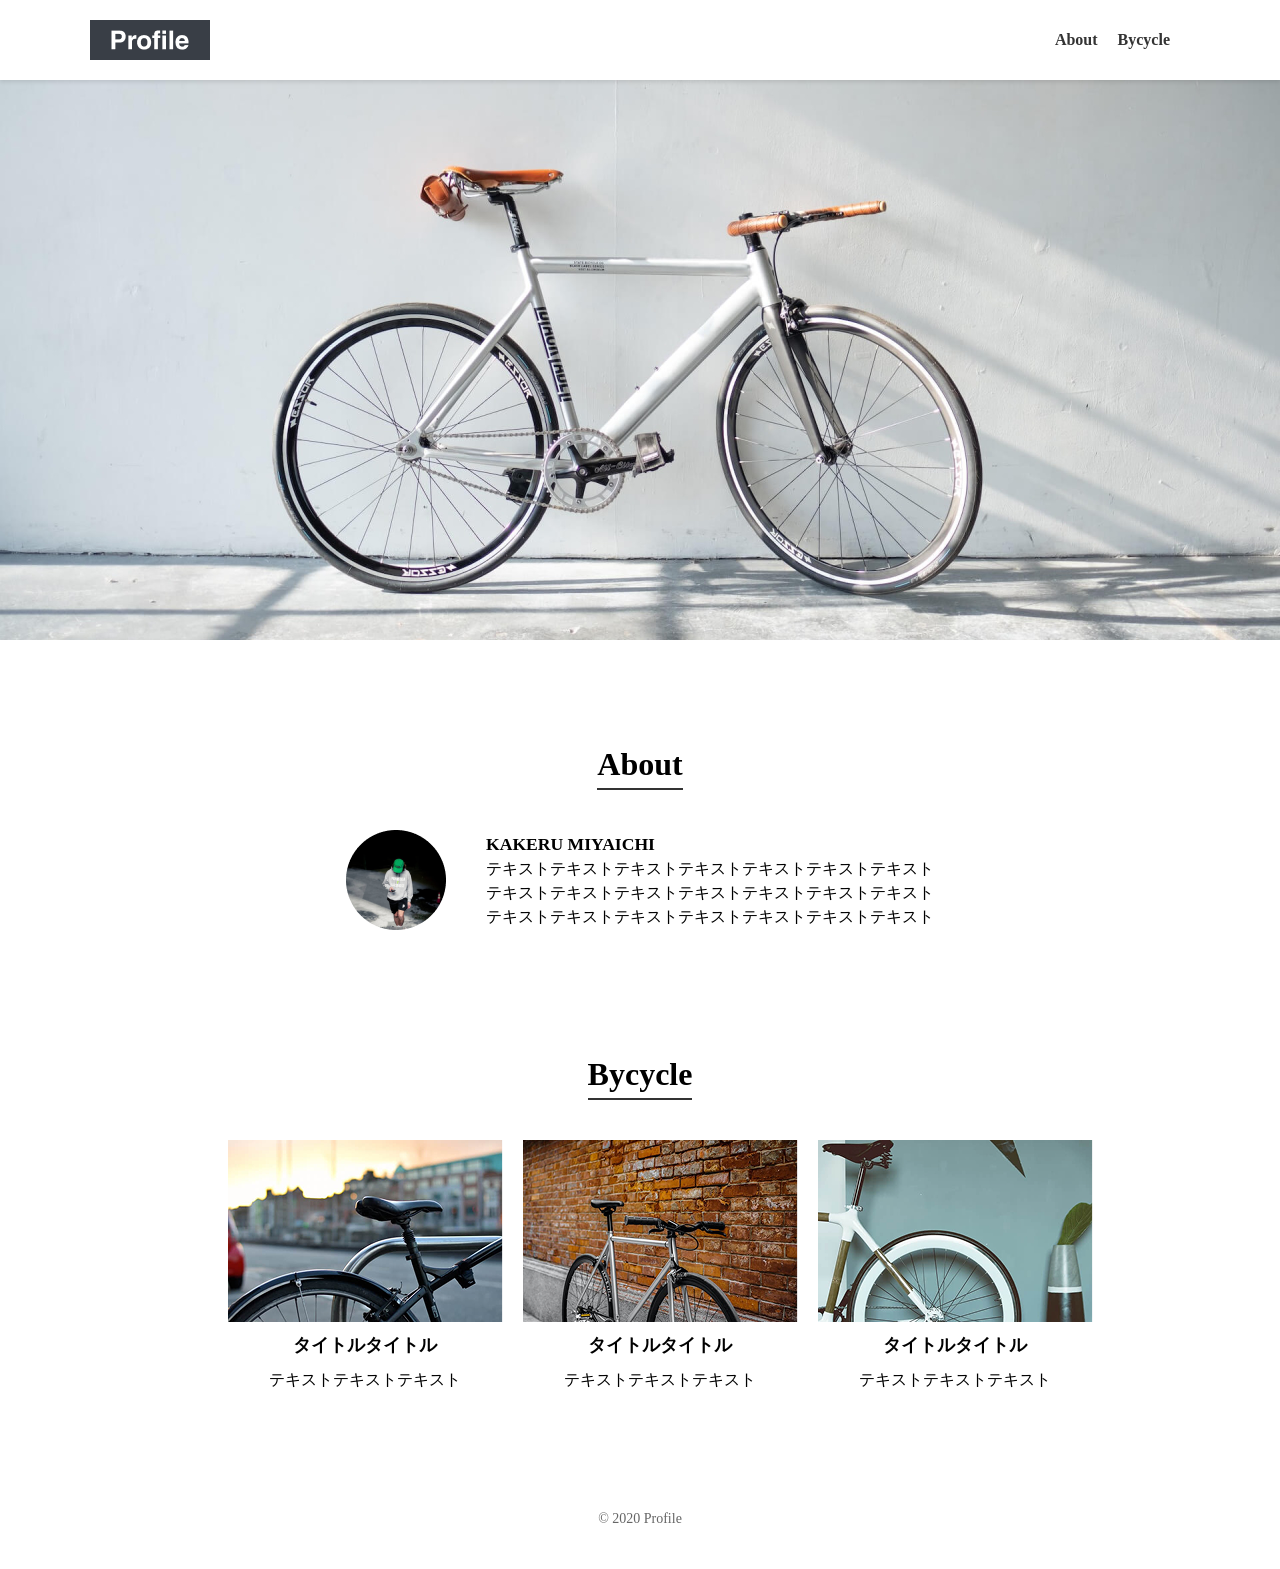
==== index.html @ 34f88bb3 "PC版完成" ====
<!doctype html>
<html lang="ja">
  <head>
    <meta charset="UTF-8" />
    <meta name="viewport" content="width=device-width, initial-scale=1.0" />
    <title>Profile</title>
    <link rel="stylesheet" href="assets/css/reset.css" />
    <link rel="stylesheet" href="assets/css/style.css" />
    <link rel="shortcut icon" href="assets/images/PC/favicon.ico" type="image/x-icon" />
  </head>
  <body>
    <header>
      <div class="container">
        <h1>
          <a href="/"><img src="assets/images/PC/logo.png" alt="ロゴ画像" /></a>
        </h1>
        <nav>
          <ul>
            <li><a href="#about">About</a></li>
            <li><a href="#bycycle">Bycycle</a></li>
          </ul>
        </nav>
      </div>
    </header>
    <main>
      <section class="keyvisual"><img src="assets/images/PC/keyvisual.jpg" alt="キービジュアル画像" /></section>

      <section class="about" id="about">
        <div class="container">
          <h2 class="section-title"><span>About</span></h2>
          <div class="profile">
            <img src="assets/images/PC/Mask group-1.png" alt="プロフィール画像" />
            <div class="profile-text">
              <name>KAKERU MIYAICHI</name>
              <p>
                テキストテキストテキストテキストテキストテキストテキスト<br />テキストテキストテキストテキストテキストテキストテキスト<br />テキストテキストテキストテキストテキストテキストテキスト
              </p>
            </div>
          </div>
        </div>
      </section>

      <section class="bycycle" id="bycycle">
        <div class="container">
          <h2 class="section-title"><span>Bycycle</span></h2>
          <ul class="bycycle-list">
            <li class="bycycle-item">
              <img src="assets/images/PC/bicycle1.png" alt="自転車画像" />
              <p class="bycycle-title">タイトルタイトル</p>
              <p class="bycycle-text">テキストテキストテキスト</p>
            </li>
            <li class="bycycle-item">
              <img src="assets/images/PC/bicycle2.png" alt="自転車画像" />
              <p class="bycycle-title">タイトルタイトル</p>
              <p class="bycycle-text">テキストテキストテキスト</p>
            </li>
            <li class="bycycle-item">
              <img src="assets/images/PC/bicycle3.png" alt="自転車画像" />
              <p class="bycycle-title">タイトルタイトル</p>
              <p class="bycycle-text">テキストテキストテキスト</p>
            </li>
          </ul>
        </div>
      </section>
    </main>
    <footer>
      <div class="container">
        <p class="copyright">© 2020 Profile</p>
      </div>
    </footer>
  </body>
</html>
---- assets/css/style.css ----
@charset 'UTF-8';

.container {
  max-width: 1140px;
  margin: 0 auto;
  padding: 20px;
}

/* Header */

header {
  position: fixed;
  top: 0;
  left: 0;
  width: 100%;
  background-color: #fff;
  box-shadow: 0 2px 4px rgba(0, 0, 0, 0.1);
  z-index: 1000;
}

header .container {
  display: flex;
  align-items: center;
  justify-content: space-between;
}

h1 {
  transition: opacity 0.3s ease;
}

h1:hover {
  opacity: 0.7;
}

nav ul {
  list-style: none;
  display: flex;
  margin: 0;
  padding: 0;
}

nav ul li {
  margin-right: 20px;
}

nav ul li a {
  text-decoration: none;
  color: #333;
  font-weight: bold;
  transition: color 0.3s ease;
}

nav ul li a:hover {
  color: #007bff;
}

/* Main */

.keyvisual img {
  width: 100%;
  height: auto;
}

section {
  padding: 40px 0;
}

.section-title {
  font-size: 32px;
  text-align: center;
  margin-bottom: 40px;
}

.section-title span {
  display: inline-block;
  border-bottom: 2px solid #333;
}

.profile {
  display: flex;
  justify-content: space-between;
  align-items: center;
  gap: 40px;
  width: max-content;
  margin: 0 auto;
}

name {
  font-size: 1.1rem;
  font-weight: bold;
}

.bycycle-list {
  display: flex;
  justify-content: center;
  align-items: center;
  gap: 20px;
}

.bycycle-item {
  text-align: center;
}

.bycycle-title {
  font-size: 1.1rem;
  font-weight: bold;
  margin-top: 10px;
}

.bycycle-text {
  margin-top: 10px;
}

/* Footer */
.copyright {
  text-align: center;
  padding: 20px 0;
  font-size: 14px;
  color: #666;
}
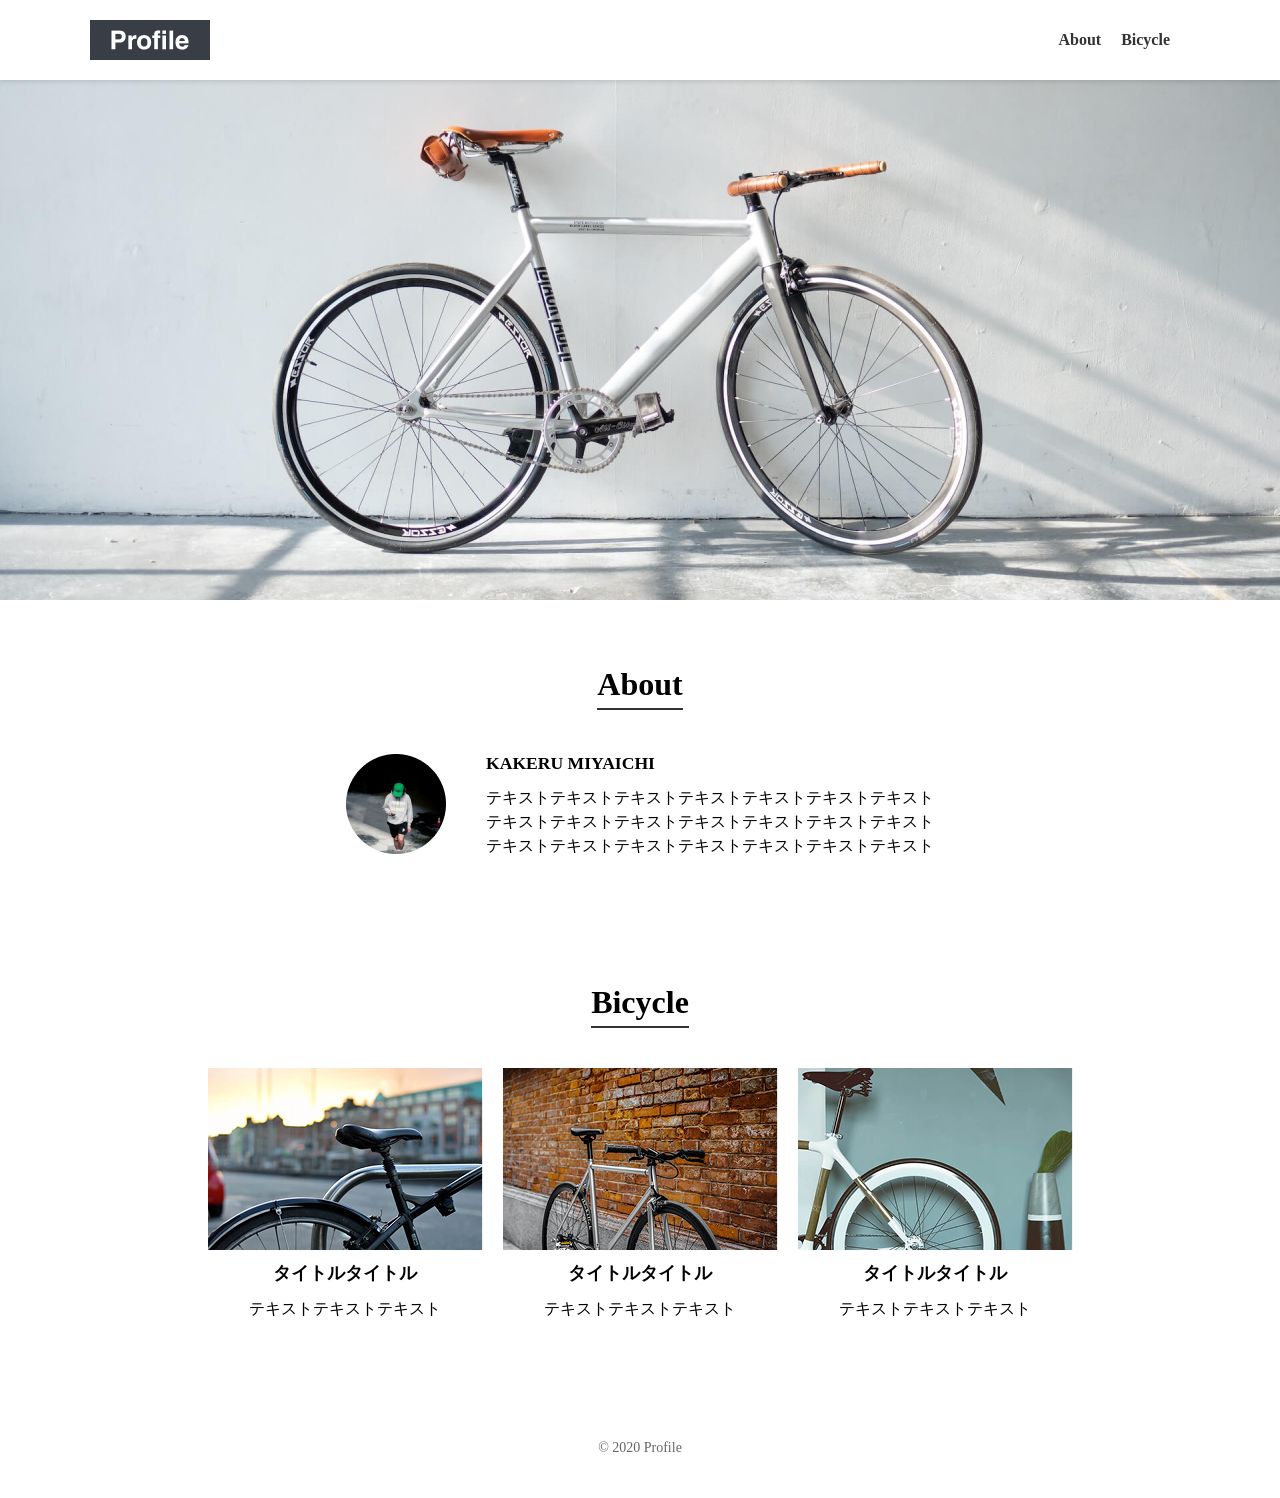
==== commit 28d4f566: "refactor: W3Cバリデーションエラーの修正とスペル訂正" ====
--- a/index.html
+++ b/index.html
@@ -6,32 +6,32 @@
     <title>Profile</title>
     <link rel="stylesheet" href="assets/css/reset.css" />
     <link rel="stylesheet" href="assets/css/style.css" />
-    <link rel="shortcut icon" href="assets/images/PC/favicon.ico" type="image/x-icon" />
+    <link rel="shortcut icon" href="assets/images/favicon.ico" type="image/x-icon" />
   </head>
   <body>
     <header>
       <div class="container">
         <h1>
-          <a href="/"><img src="assets/images/PC/logo.png" alt="ロゴ画像" /></a>
+          <a href="/"><img src="assets/images/logo.png" alt="ロゴ画像" /></a>
         </h1>
         <nav>
           <ul>
             <li><a href="#about">About</a></li>
-            <li><a href="#bycycle">Bycycle</a></li>
+            <li><a href="#bicycle">Bicycle</a></li>
           </ul>
         </nav>
       </div>
     </header>
     <main>
-      <section class="keyvisual"><img src="assets/images/PC/keyvisual.jpg" alt="キービジュアル画像" /></section>
+      <div class="keyvisual"><img src="assets/images/keyvisual.jpg" alt="キービジュアル画像" /></div>
 
       <section class="about" id="about">
         <div class="container">
           <h2 class="section-title"><span>About</span></h2>
           <div class="profile">
-            <img src="assets/images/PC/Mask group-1.png" alt="プロフィール画像" />
+            <img src="assets/images/profile.png" alt="プロフィール画像" />
             <div class="profile-text">
-              <name>KAKERU MIYAICHI</name>
+              <p class="profile-name">KAKERU MIYAICHI</p>
               <p>
                 テキストテキストテキストテキストテキストテキストテキスト<br />テキストテキストテキストテキストテキストテキストテキスト<br />テキストテキストテキストテキストテキストテキストテキスト
               </p>
@@ -40,24 +40,24 @@
         </div>
       </section>
 
-      <section class="bycycle" id="bycycle">
+      <section class="bicycle" id="bicycle">
         <div class="container">
-          <h2 class="section-title"><span>Bycycle</span></h2>
-          <ul class="bycycle-list">
-            <li class="bycycle-item">
-              <img src="assets/images/PC/bicycle1.png" alt="自転車画像" />
-              <p class="bycycle-title">タイトルタイトル</p>
-              <p class="bycycle-text">テキストテキストテキスト</p>
+          <h2 class="section-title"><span>Bicycle</span></h2>
+          <ul class="bicycle-list">
+            <li class="bicycle-item">
+              <img src="assets/images/bicycle1.png" alt="自転車画像" />
+              <p class="bicycle-title">タイトルタイトル</p>
+              <p class="bicycle-text">テキストテキストテキスト</p>
             </li>
-            <li class="bycycle-item">
-              <img src="assets/images/PC/bicycle2.png" alt="自転車画像" />
-              <p class="bycycle-title">タイトルタイトル</p>
-              <p class="bycycle-text">テキストテキストテキスト</p>
+            <li class="bicycle-item">
+              <img src="assets/images/bicycle2.png" alt="自転車画像" />
+              <p class="bicycle-title">タイトルタイトル</p>
+              <p class="bicycle-text">テキストテキストテキスト</p>
             </li>
-            <li class="bycycle-item">
-              <img src="assets/images/PC/bicycle3.png" alt="自転車画像" />
-              <p class="bycycle-title">タイトルタイトル</p>
-              <p class="bycycle-text">テキストテキストテキスト</p>
+            <li class="bicycle-item">
+              <img src="assets/images/bicycle3.png" alt="自転車画像" />
+              <p class="bicycle-title">タイトルタイトル</p>
+              <p class="bicycle-text">テキストテキストテキスト</p>
             </li>
           </ul>
         </div>
--- a/assets/css/style.css
+++ b/assets/css/style.css
@@ -85,29 +85,31 @@
   margin: 0 auto;
 }
 
-name {
+.profile-name {
   font-size: 1.1rem;
   font-weight: bold;
+  display: block;
+  margin-bottom: 10px;
 }
 
-.bycycle-list {
+.bicycle-list {
   display: flex;
   justify-content: center;
   align-items: center;
   gap: 20px;
 }
 
-.bycycle-item {
+.bicycle-item {
   text-align: center;
 }
 
-.bycycle-title {
+.bicycle-title {
   font-size: 1.1rem;
   font-weight: bold;
   margin-top: 10px;
 }
 
-.bycycle-text {
+.bicycle-text {
   margin-top: 10px;
 }
 
@@ -118,3 +120,23 @@
   font-size: 14px;
   color: #666;
 }
+
+/* Responsive */
+@media (max-width: 768px) {
+  .container {
+    padding: 10px;
+  }
+  .keyvisual img {
+    height: 70svh;
+    object-fit: cover;
+  }
+  .profile {
+    flex-direction: column;
+    gap: 20px;
+    width: 100%;
+  }
+  .bicycle-list {
+    flex-direction: column;
+    gap: 40px;
+  }
+}
